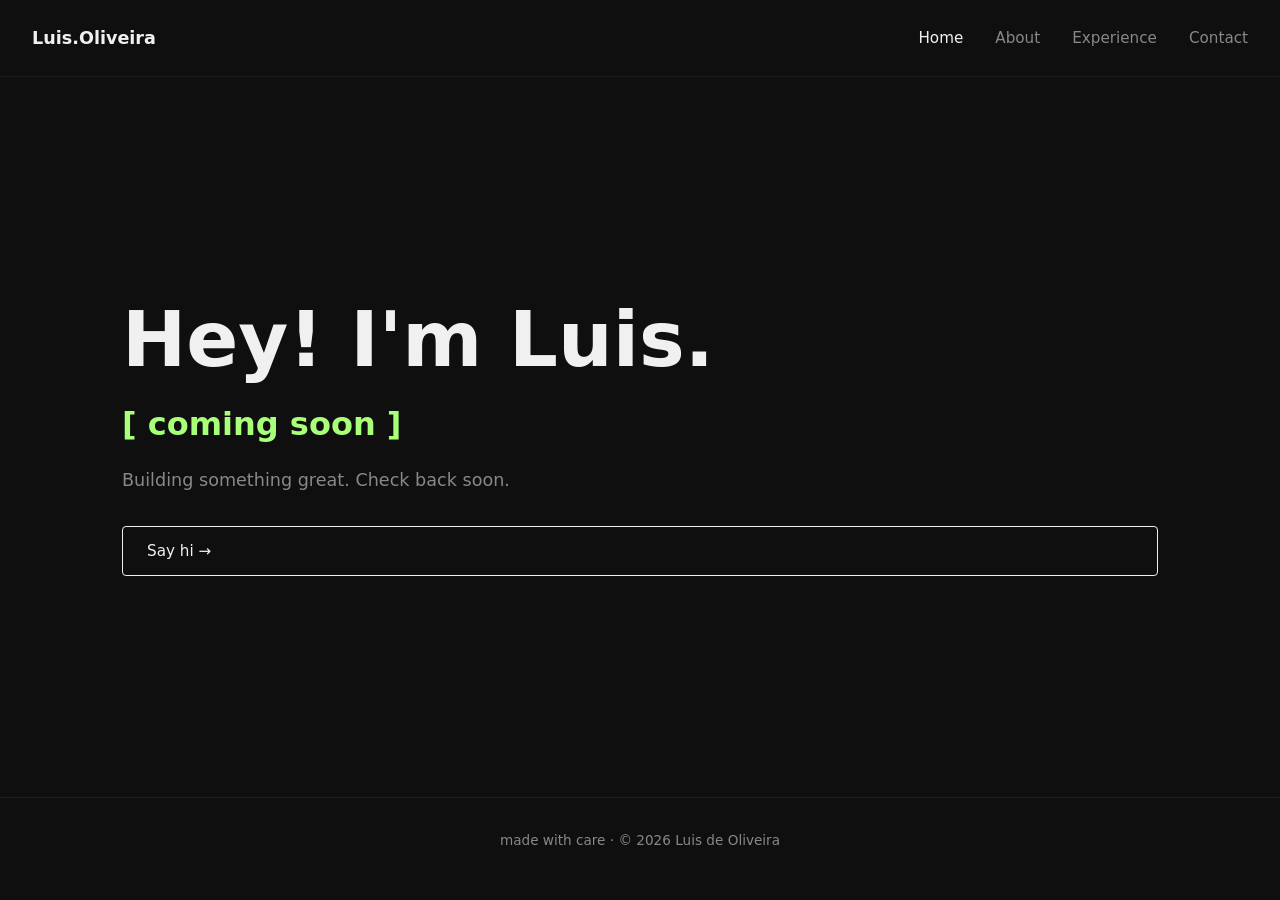
==== index.html @ 3c89b838 "fix: move files to repo root" ====
<!DOCTYPE html>
<html lang="en">
<head>
  <meta charset="UTF-8" />
  <meta name="viewport" content="width=device-width, initial-scale=1.0" />
  <meta name="description" content="Luis de Oliveira — personal portfolio" />
  <title>Luis de Oliveira</title>
  <link rel="stylesheet" href="styles/main.css" />
</head>
<body>

  <!-- Navigation -->
  <nav class="nav">
    <a href="index.html" class="nav__logo">Luis.Oliveira</a>
    <ul class="nav__links">
      <li><a href="index.html">Home</a></li>
      <li><a href="pages/about.html">About</a></li>
      <li><a href="pages/experience.html">Experience</a></li>
      <li><a href="pages/contact.html">Contact</a></li>
    </ul>
  </nav>

  <!-- Hero -->
  <section class="hero">
    <h1>Hey! I'm Luis.</h1>
    <h2>[ coming soon ]</h2>
    <p>Building something great. Check back soon.</p>
    <a href="pages/contact.html" class="btn">Say hi →</a>
  </section>

  <!-- Footer -->
  <footer class="footer">
    <p>made with care · © 2026 Luis de Oliveira</p>
  </footer>

  <script src="js/main.js"></script>
</body>
</html>
---- styles/main.css ----
/* =====================
   CSS Custom Properties
   ===================== */
:root {
  --color-bg: #0f0f0f;
  --color-text: #f0f0f0;
  --color-accent: #a8ff78;
  --color-muted: #888;
  --font-main: 'Inter', system-ui, sans-serif;
  --max-width: 1100px;
}

/* =====================
   Reset & Base
   ===================== */
*, *::before, *::after { box-sizing: border-box; margin: 0; padding: 0; }
html { scroll-behavior: smooth; }
body {
  background: var(--color-bg);
  color: var(--color-text);
  font-family: var(--font-main);
  line-height: 1.6;
}
a { color: inherit; text-decoration: none; }

/* =====================
   Navigation
   ===================== */
.nav {
  display: flex;
  justify-content: space-between;
  align-items: center;
  padding: 1.5rem 2rem;
  border-bottom: 1px solid #1e1e1e;
  position: sticky;
  top: 0;
  background: var(--color-bg);
  z-index: 100;
}
.nav__logo { font-weight: 700; font-size: 1.1rem; }
.nav__links { list-style: none; display: flex; gap: 2rem; }
.nav__links a { color: var(--color-muted); font-size: 0.95rem; transition: color 0.2s; }
.nav__links a:hover { color: var(--color-text); }

/* =====================
   Hero
   ===================== */
.hero {
  min-height: 80vh;
  display: flex;
  flex-direction: column;
  justify-content: center;
  padding: 4rem 2rem;
  max-width: var(--max-width);
  margin: 0 auto;
}
.hero h1 { font-size: clamp(2.5rem, 6vw, 5rem); font-weight: 800; line-height: 1.1; }
.hero h2 { font-size: clamp(1.2rem, 3vw, 2rem); color: var(--color-accent); margin: 1rem 0; }
.hero p { color: var(--color-muted); font-size: 1.1rem; max-width: 500px; margin-bottom: 2rem; }

/* =====================
   Button
   ===================== */
.btn {
  display: inline-block;
  padding: 0.75rem 1.5rem;
  border: 1px solid var(--color-text);
  border-radius: 4px;
  font-size: 0.95rem;
  transition: background 0.2s, color 0.2s;
}
.btn:hover { background: var(--color-text); color: var(--color-bg); }

/* =====================
   Footer
   ===================== */
.footer {
  text-align: center;
  padding: 2rem;
  color: var(--color-muted);
  font-size: 0.85rem;
  border-top: 1px solid #1e1e1e;
}
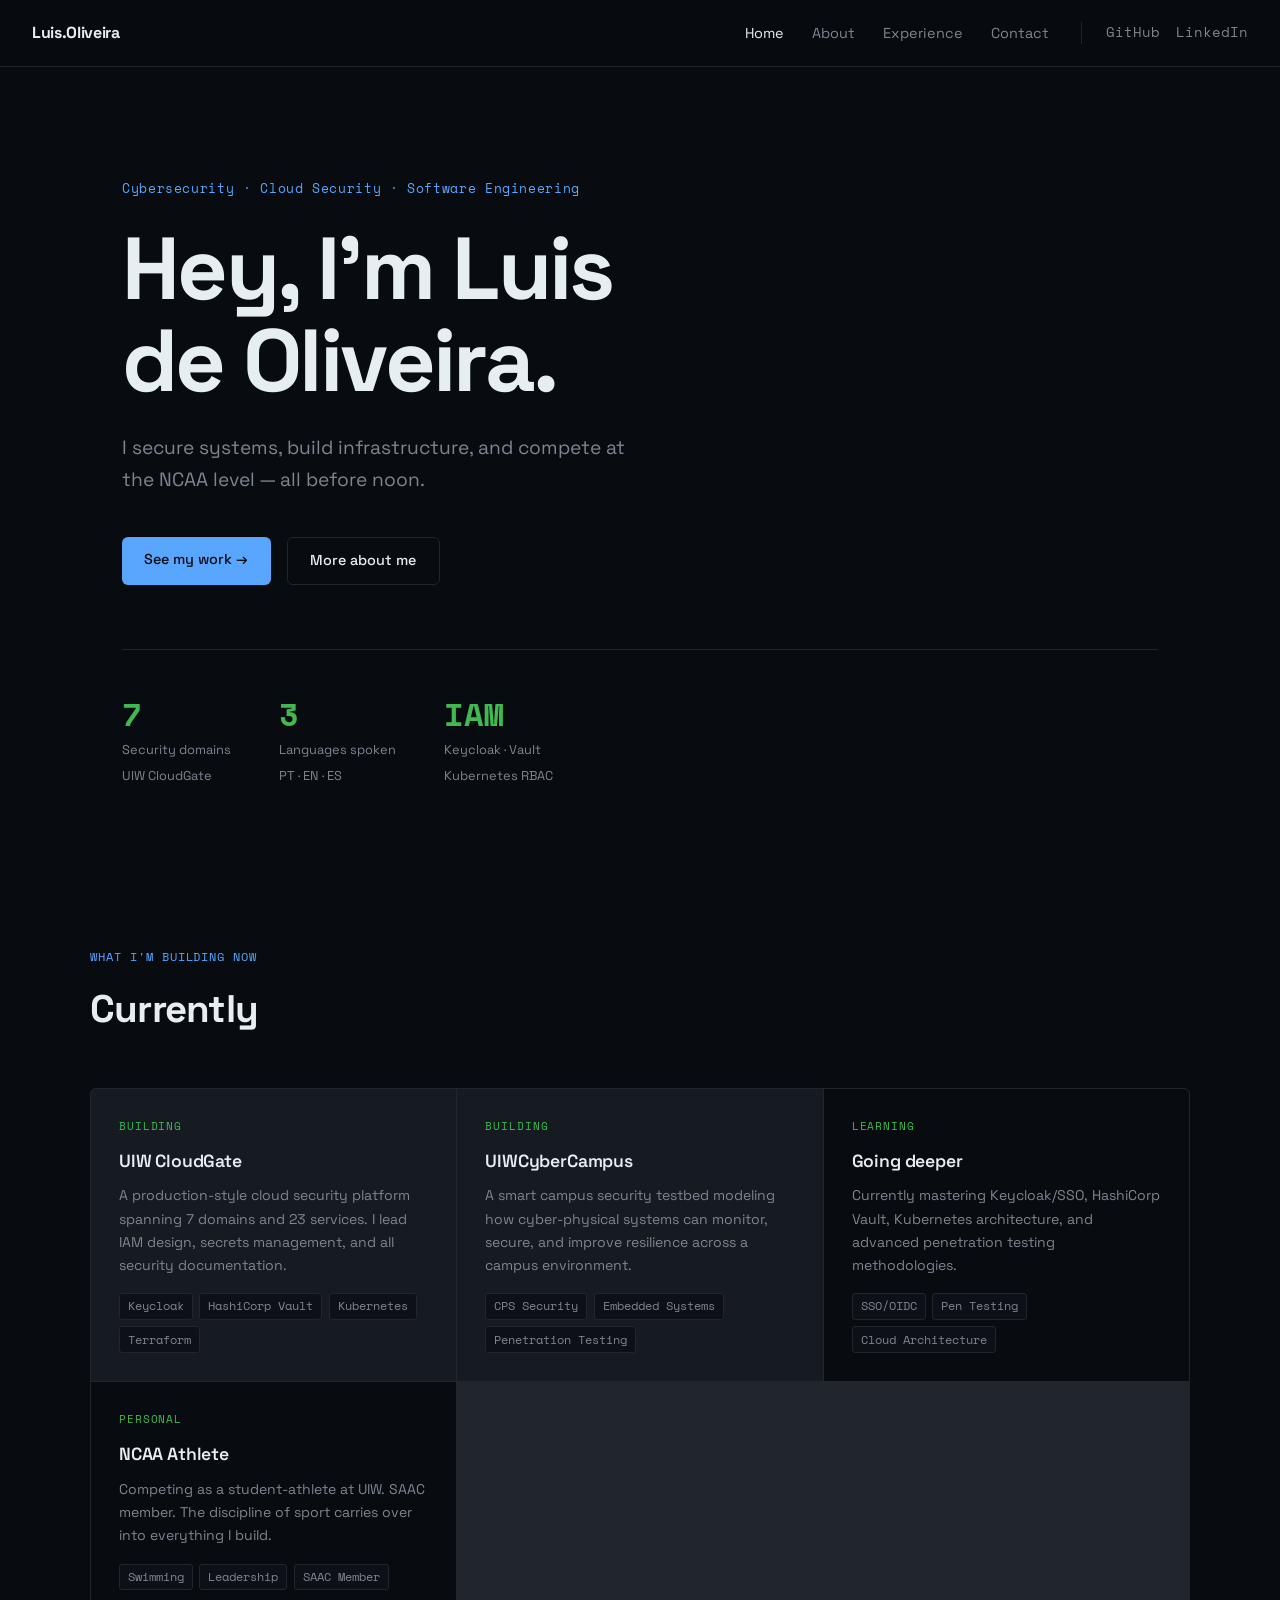
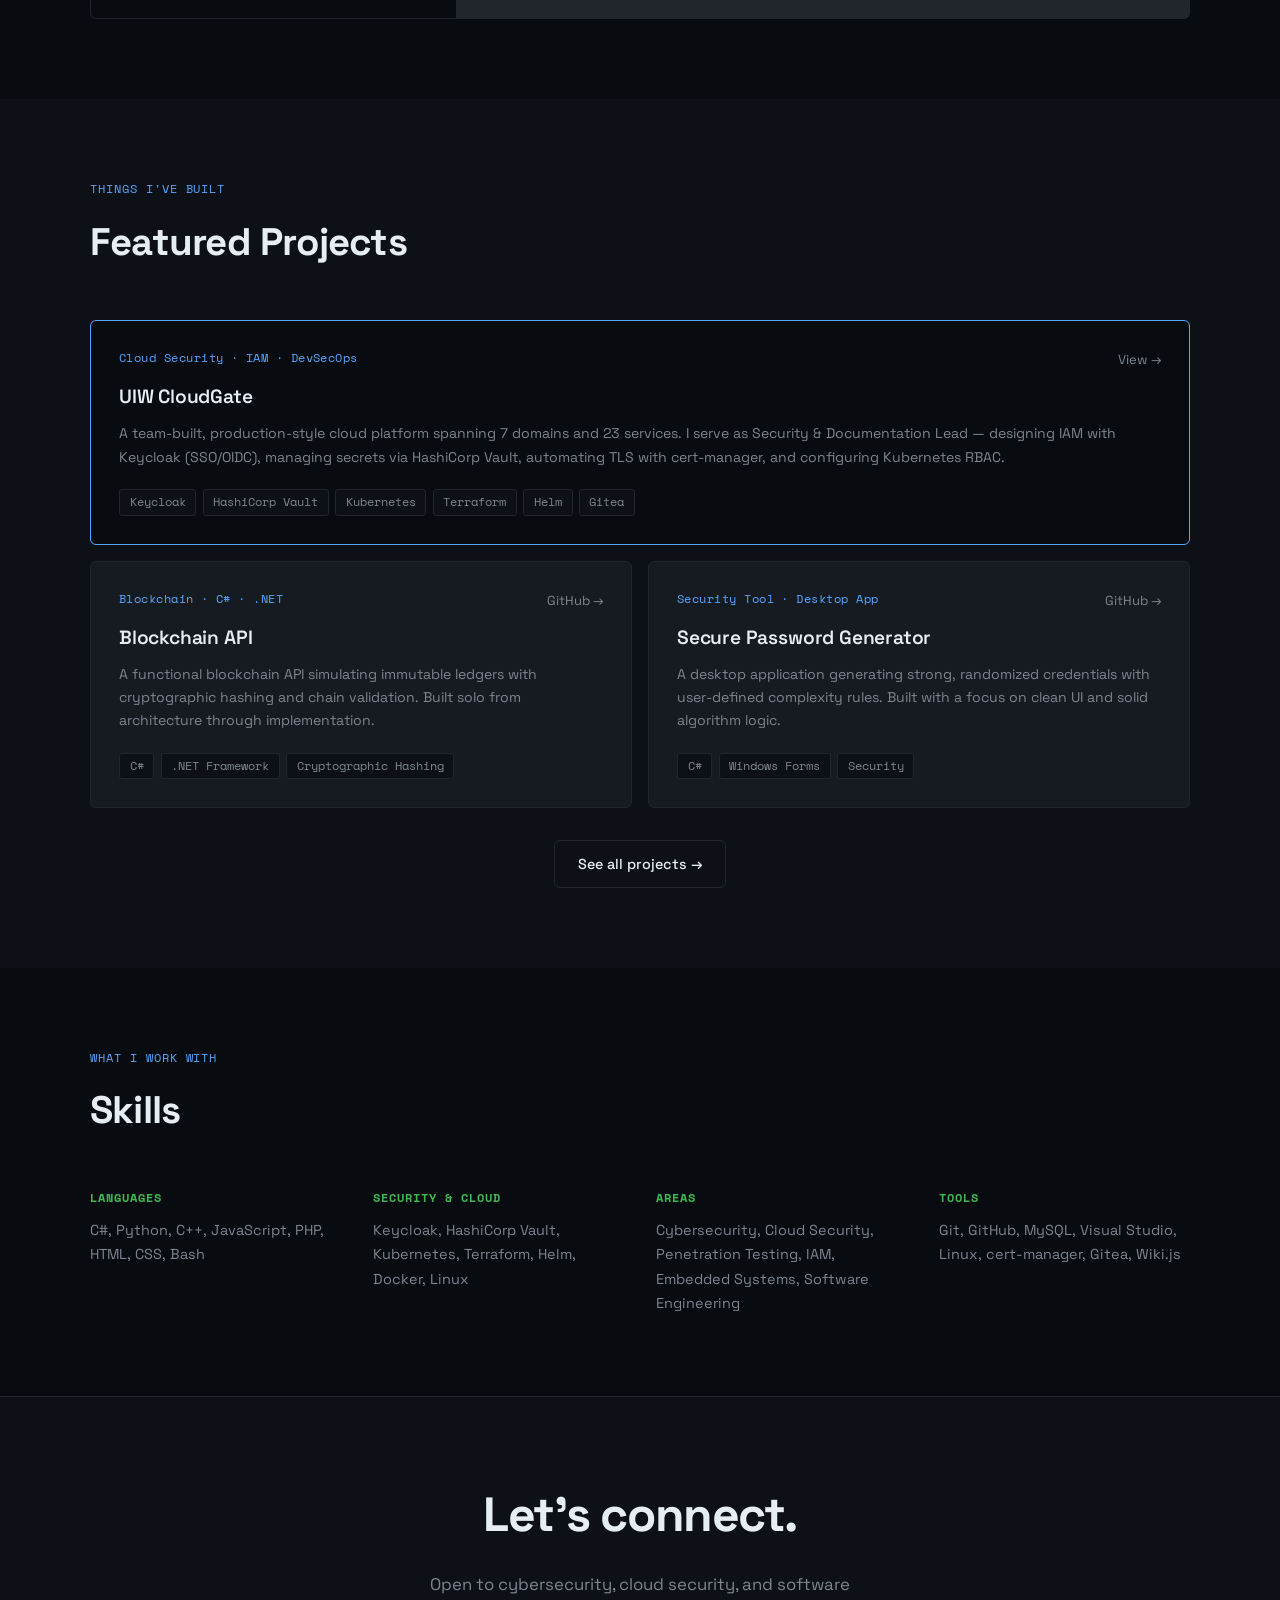
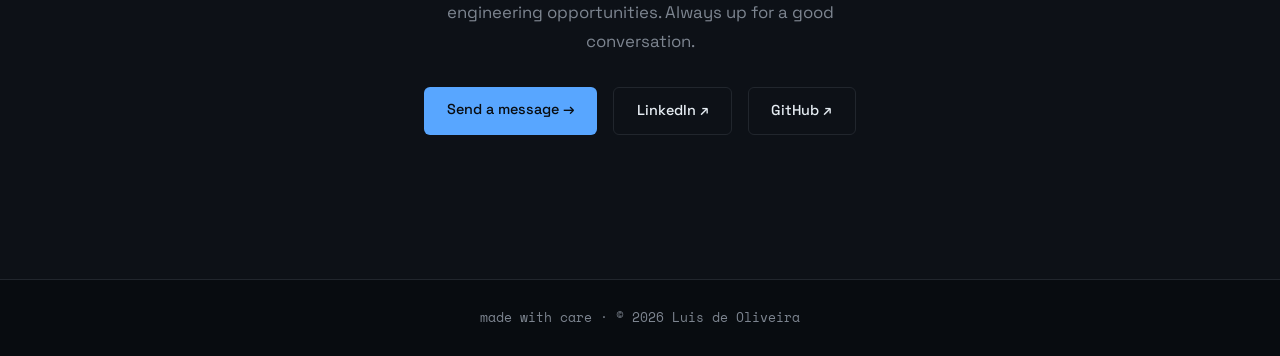
==== commit 1857f31c: "feat: full homepage with real content" ====
--- a/index.html
+++ b/index.html
@@ -3,8 +3,11 @@
 <head>
   <meta charset="UTF-8" />
   <meta name="viewport" content="width=device-width, initial-scale=1.0" />
-  <meta name="description" content="Luis de Oliveira — personal portfolio" />
+  <meta name="description" content="Luis de Oliveira — Cybersecurity & Cloud Security Engineer, NCAA Student-Athlete, Trilingual." />
   <title>Luis de Oliveira</title>
+  <link rel="preconnect" href="https://fonts.googleapis.com">
+  <link rel="preconnect" href="https://fonts.gstatic.com" crossorigin>
+  <link href="https://fonts.googleapis.com/css2?family=Space+Grotesk:wght@300;400;500;700&family=Space+Mono:wght@400;700&display=swap" rel="stylesheet">
   <link rel="stylesheet" href="styles/main.css" />
 </head>
 <body>
@@ -13,19 +16,167 @@
   <nav class="nav">
     <a href="index.html" class="nav__logo">Luis.Oliveira</a>
     <ul class="nav__links">
-      <li><a href="index.html">Home</a></li>
+      <li><a href="index.html" class="active">Home</a></li>
       <li><a href="pages/about.html">About</a></li>
       <li><a href="pages/experience.html">Experience</a></li>
       <li><a href="pages/contact.html">Contact</a></li>
     </ul>
+    <div class="nav__socials">
+      <a href="https://github.com/lfoliveira08" target="_blank" rel="noopener">GitHub</a>
+      <a href="https://www.linkedin.com/in/luis-de-oliveira" target="_blank" rel="noopener">LinkedIn</a>
+    </div>
   </nav>
 
   <!-- Hero -->
   <section class="hero">
-    <h1>Hey! I'm Luis.</h1>
-    <h2>[ coming soon ]</h2>
-    <p>Building something great. Check back soon.</p>
-    <a href="pages/contact.html" class="btn">Say hi →</a>
+    <div class="hero__tag">Cybersecurity · Cloud Security · Software Engineering</div>
+    <h1 class="hero__title">Hey, I'm Luis<br>de Oliveira.</h1>
+    <p class="hero__sub">I secure systems, build infrastructure, and compete at the NCAA level — all before noon.</p>
+    <div class="hero__cta">
+      <a href="pages/experience.html" class="btn btn--primary">See my work →</a>
+      <a href="pages/about.html" class="btn btn--ghost">More about me</a>
+    </div>
+    <div class="hero__stats">
+      <div class="stat">
+        <span class="stat__num">7</span>
+        <span class="stat__label">Security domains<br>UIW CloudGate</span>
+      </div>
+      <div class="stat">
+        <span class="stat__num">3</span>
+        <span class="stat__label">Languages spoken<br>PT · EN · ES</span>
+      </div>
+      <div class="stat">
+        <span class="stat__num">IAM</span>
+        <span class="stat__label">Keycloak · Vault<br>Kubernetes RBAC</span>
+      </div>
+    </div>
+  </section>
+
+  <!-- Currently -->
+  <section class="section">
+    <div class="section__inner">
+      <p class="section__eyebrow">What I'm building now</p>
+      <h2 class="section__title">Currently</h2>
+      <div class="current__grid">
+        <div class="current__item current__item--active">
+          <span class="current__status">Building</span>
+          <h3>UIW CloudGate</h3>
+          <p>A production-style cloud security platform spanning 7 domains and 23 services. I lead IAM design, secrets management, and all security documentation.</p>
+          <div class="current__tags">
+            <span>Keycloak</span><span>HashiCorp Vault</span><span>Kubernetes</span><span>Terraform</span>
+          </div>
+        </div>
+        <div class="current__item current__item--active">
+          <span class="current__status">Building</span>
+          <h3>UIWCyberCampus</h3>
+          <p>A smart campus security testbed modeling how cyber-physical systems can monitor, secure, and improve resilience across a campus environment.</p>
+          <div class="current__tags">
+            <span>CPS Security</span><span>Embedded Systems</span><span>Penetration Testing</span>
+          </div>
+        </div>
+        <div class="current__item">
+          <span class="current__status">Learning</span>
+          <h3>Going deeper</h3>
+          <p>Currently mastering Keycloak/SSO, HashiCorp Vault, Kubernetes architecture, and advanced penetration testing methodologies.</p>
+          <div class="current__tags">
+            <span>SSO/OIDC</span><span>Pen Testing</span><span>Cloud Architecture</span>
+          </div>
+        </div>
+        <div class="current__item">
+          <span class="current__status">Personal</span>
+          <h3>NCAA Athlete</h3>
+          <p>Competing as a student-athlete at UIW. SAAC member. The discipline of sport carries over into everything I build.</p>
+          <div class="current__tags">
+            <span>Swimming</span><span>Leadership</span><span>SAAC Member</span>
+          </div>
+        </div>
+      </div>
+    </div>
+  </section>
+
+  <!-- Projects -->
+  <section class="section section--alt">
+    <div class="section__inner">
+      <p class="section__eyebrow">Things I've built</p>
+      <h2 class="section__title">Featured Projects</h2>
+      <div class="projects__grid">
+        <div class="project__card project__card--featured">
+          <div class="project__header">
+            <span class="project__type">Cloud Security · IAM · DevSecOps</span>
+            <a href="pages/experience.html" class="project__link">View →</a>
+          </div>
+          <h3>UIW CloudGate</h3>
+          <p>A team-built, production-style cloud platform spanning 7 domains and 23 services. I serve as Security & Documentation Lead — designing IAM with Keycloak (SSO/OIDC), managing secrets via HashiCorp Vault, automating TLS with cert-manager, and configuring Kubernetes RBAC.</p>
+          <div class="project__stack">
+            <span>Keycloak</span><span>HashiCorp Vault</span><span>Kubernetes</span><span>Terraform</span><span>Helm</span><span>Gitea</span>
+          </div>
+        </div>
+        <div class="project__card">
+          <div class="project__header">
+            <span class="project__type">Blockchain · C# · .NET</span>
+            <a href="https://github.com/lfoliveira08/CIS-3353-LO-NS_BlockchainAPI" target="_blank" class="project__link">GitHub →</a>
+          </div>
+          <h3>Blockchain API</h3>
+          <p>A functional blockchain API simulating immutable ledgers with cryptographic hashing and chain validation. Built solo from architecture through implementation.</p>
+          <div class="project__stack">
+            <span>C#</span><span>.NET Framework</span><span>Cryptographic Hashing</span>
+          </div>
+        </div>
+        <div class="project__card">
+          <div class="project__header">
+            <span class="project__type">Security Tool · Desktop App</span>
+            <a href="https://github.com/lfoliveira08" target="_blank" class="project__link">GitHub →</a>
+          </div>
+          <h3>Secure Password Generator</h3>
+          <p>A desktop application generating strong, randomized credentials with user-defined complexity rules. Built with a focus on clean UI and solid algorithm logic.</p>
+          <div class="project__stack">
+            <span>C#</span><span>Windows Forms</span><span>Security</span>
+          </div>
+        </div>
+      </div>
+      <div class="projects__footer">
+        <a href="pages/experience.html" class="btn btn--ghost">See all projects →</a>
+      </div>
+    </div>
+  </section>
+
+  <!-- Skills -->
+  <section class="section">
+    <div class="section__inner">
+      <p class="section__eyebrow">What I work with</p>
+      <h2 class="section__title">Skills</h2>
+      <div class="skills__grid">
+        <div class="skill__group">
+          <h4>Languages</h4>
+          <p>C#, Python, C++, JavaScript, PHP, HTML, CSS, Bash</p>
+        </div>
+        <div class="skill__group">
+          <h4>Security & Cloud</h4>
+          <p>Keycloak, HashiCorp Vault, Kubernetes, Terraform, Helm, Docker, Linux</p>
+        </div>
+        <div class="skill__group">
+          <h4>Areas</h4>
+          <p>Cybersecurity, Cloud Security, Penetration Testing, IAM, Embedded Systems, Software Engineering</p>
+        </div>
+        <div class="skill__group">
+          <h4>Tools</h4>
+          <p>Git, GitHub, MySQL, Visual Studio, Linux, cert-manager, Gitea, Wiki.js</p>
+        </div>
+      </div>
+    </div>
+  </section>
+
+  <!-- Contact CTA -->
+  <section class="section section--cta">
+    <div class="section__inner section__inner--center">
+      <h2>Let's connect.</h2>
+      <p>Open to cybersecurity, cloud security, and software engineering opportunities. Always up for a good conversation.</p>
+      <div class="hero__cta">
+        <a href="pages/contact.html" class="btn btn--primary">Send a message →</a>
+        <a href="https://www.linkedin.com/in/luis-de-oliveira" target="_blank" class="btn btn--ghost">LinkedIn ↗</a>
+        <a href="https://github.com/lfoliveira08" target="_blank" class="btn btn--ghost">GitHub ↗</a>
+      </div>
+    </div>
   </section>
 
   <!-- Footer -->
--- a/styles/main.css
+++ b/styles/main.css
@@ -2,12 +2,18 @@
    CSS Custom Properties
    ===================== */
 :root {
-  --color-bg: #0f0f0f;
-  --color-text: #f0f0f0;
-  --color-accent: #a8ff78;
-  --color-muted: #888;
-  --font-main: 'Inter', system-ui, sans-serif;
-  --max-width: 1100px;
+  --bg:        #080C10;
+  --bg-alt:    #0D1117;
+  --surface:   #161B22;
+  --border:    #21262D;
+  --text:      #E6EDF3;
+  --muted:     #7D8590;
+  --accent:    #58A6FF;
+  --accent2:   #3FB950;
+  --font-main: 'Space Grotesk', system-ui, sans-serif;
+  --font-mono: 'Space Mono', monospace;
+  --max:       1100px;
+  --radius:    6px;
 }
 
 /* =====================
@@ -16,68 +22,356 @@
 *, *::before, *::after { box-sizing: border-box; margin: 0; padding: 0; }
 html { scroll-behavior: smooth; }
 body {
-  background: var(--color-bg);
-  color: var(--color-text);
+  background: var(--bg);
+  color: var(--text);
   font-family: var(--font-main);
   line-height: 1.6;
+  font-size: 1rem;
 }
 a { color: inherit; text-decoration: none; }
+img { display: block; max-width: 100%; }
 
 /* =====================
    Navigation
    ===================== */
 .nav {
   display: flex;
-  justify-content: space-between;
   align-items: center;
-  padding: 1.5rem 2rem;
-  border-bottom: 1px solid #1e1e1e;
+  gap: 2rem;
+  padding: 1.25rem 2rem;
+  border-bottom: 1px solid var(--border);
   position: sticky;
   top: 0;
-  background: var(--color-bg);
+  background: rgba(8, 12, 16, 0.92);
+  backdrop-filter: blur(12px);
   z-index: 100;
 }
-.nav__logo { font-weight: 700; font-size: 1.1rem; }
-.nav__links { list-style: none; display: flex; gap: 2rem; }
-.nav__links a { color: var(--color-muted); font-size: 0.95rem; transition: color 0.2s; }
-.nav__links a:hover { color: var(--color-text); }
+.nav__logo {
+  font-weight: 700;
+  font-size: 1rem;
+  letter-spacing: -0.02em;
+  margin-right: auto;
+  color: var(--text);
+}
+.nav__links {
+  list-style: none;
+  display: flex;
+  gap: 1.75rem;
+}
+.nav__links a {
+  color: var(--muted);
+  font-size: 0.9rem;
+  transition: color 0.15s;
+}
+.nav__links a:hover,
+.nav__links a.active { color: var(--text); }
+.nav__socials {
+  display: flex;
+  gap: 1rem;
+  border-left: 1px solid var(--border);
+  padding-left: 1.5rem;
+}
+.nav__socials a {
+  color: var(--muted);
+  font-size: 0.85rem;
+  font-family: var(--font-mono);
+  transition: color 0.15s;
+}
+.nav__socials a:hover { color: var(--accent); }
 
 /* =====================
    Hero
    ===================== */
 .hero {
-  min-height: 80vh;
-  display: flex;
-  flex-direction: column;
-  justify-content: center;
-  padding: 4rem 2rem;
-  max-width: var(--max-width);
+  padding: 7rem 2rem 5rem;
+  max-width: var(--max);
   margin: 0 auto;
 }
-.hero h1 { font-size: clamp(2.5rem, 6vw, 5rem); font-weight: 800; line-height: 1.1; }
-.hero h2 { font-size: clamp(1.2rem, 3vw, 2rem); color: var(--color-accent); margin: 1rem 0; }
-.hero p { color: var(--color-muted); font-size: 1.1rem; max-width: 500px; margin-bottom: 2rem; }
-
-/* =====================
-   Button
+.hero__tag {
+  font-family: var(--font-mono);
+  font-size: 0.8rem;
+  color: var(--accent);
+  letter-spacing: 0.05em;
+  margin-bottom: 1.5rem;
+}
+.hero__title {
+  font-size: clamp(3rem, 7vw, 5.5rem);
+  font-weight: 700;
+  line-height: 1.05;
+  letter-spacing: -0.03em;
+  margin-bottom: 1.5rem;
+}
+.hero__sub {
+  font-size: 1.2rem;
+  color: var(--muted);
+  max-width: 520px;
+  margin-bottom: 2.5rem;
+  line-height: 1.7;
+}
+.hero__cta {
+  display: flex;
+  gap: 1rem;
+  flex-wrap: wrap;
+  margin-bottom: 4rem;
+}
+.hero__stats {
+  display: flex;
+  gap: 3rem;
+  padding-top: 3rem;
+  border-top: 1px solid var(--border);
+  flex-wrap: wrap;
+}
+.stat__num {
+  display: block;
+  font-size: 2rem;
+  font-weight: 700;
+  font-family: var(--font-mono);
+  color: var(--accent2);
+  line-height: 1;
+  margin-bottom: 0.4rem;
+}
+.stat__label {
+  font-size: 0.8rem;
+  color: var(--muted);
+  line-height: 1.5;
+}
+
+/* =====================
+   Buttons
    ===================== */
 .btn {
   display: inline-block;
-  padding: 0.75rem 1.5rem;
-  border: 1px solid var(--color-text);
-  border-radius: 4px;
-  font-size: 0.95rem;
-  transition: background 0.2s, color 0.2s;
-}
-.btn:hover { background: var(--color-text); color: var(--color-bg); }
+  padding: 0.7rem 1.4rem;
+  border-radius: var(--radius);
+  font-size: 0.9rem;
+  font-weight: 500;
+  transition: all 0.15s;
+  cursor: pointer;
+  white-space: nowrap;
+}
+.btn--primary {
+  background: var(--accent);
+  color: var(--bg);
+}
+.btn--primary:hover { background: #79BAFF; }
+.btn--ghost {
+  border: 1px solid var(--border);
+  color: var(--text);
+}
+.btn--ghost:hover {
+  border-color: var(--muted);
+  background: var(--surface);
+}
+
+/* =====================
+   Sections
+   ===================== */
+.section { padding: 5rem 2rem; }
+.section--alt { background: var(--bg-alt); }
+.section__inner {
+  max-width: var(--max);
+  margin: 0 auto;
+}
+.section__inner--center { text-align: center; }
+.section__inner--center .hero__cta { justify-content: center; }
+.section__eyebrow {
+  font-family: var(--font-mono);
+  font-size: 0.75rem;
+  color: var(--accent);
+  letter-spacing: 0.08em;
+  margin-bottom: 0.75rem;
+  text-transform: uppercase;
+}
+.section__title {
+  font-size: clamp(1.75rem, 3vw, 2.5rem);
+  font-weight: 700;
+  letter-spacing: -0.02em;
+  margin-bottom: 3rem;
+}
+
+/* =====================
+   Currently Grid
+   ===================== */
+.current__grid {
+  display: grid;
+  grid-template-columns: repeat(auto-fill, minmax(280px, 1fr));
+  gap: 1px;
+  background: var(--border);
+  border: 1px solid var(--border);
+  border-radius: var(--radius);
+  overflow: hidden;
+}
+.current__item {
+  background: var(--bg);
+  padding: 1.75rem;
+}
+.current__item--active { background: var(--surface); }
+.current__status {
+  font-family: var(--font-mono);
+  font-size: 0.7rem;
+  color: var(--accent2);
+  text-transform: uppercase;
+  letter-spacing: 0.08em;
+  display: block;
+  margin-bottom: 0.75rem;
+}
+.current__item h3 {
+  font-size: 1.1rem;
+  font-weight: 600;
+  margin-bottom: 0.6rem;
+  letter-spacing: -0.01em;
+}
+.current__item p {
+  font-size: 0.88rem;
+  color: var(--muted);
+  line-height: 1.65;
+  margin-bottom: 1rem;
+}
+.current__tags {
+  display: flex;
+  flex-wrap: wrap;
+  gap: 0.4rem;
+}
+.current__tags span {
+  font-size: 0.72rem;
+  font-family: var(--font-mono);
+  background: var(--bg-alt);
+  border: 1px solid var(--border);
+  padding: 0.2rem 0.5rem;
+  border-radius: 3px;
+  color: var(--muted);
+}
+
+/* =====================
+   Projects Grid
+   ===================== */
+.projects__grid {
+  display: grid;
+  grid-template-columns: 1fr 1fr;
+  gap: 1rem;
+  margin-bottom: 2rem;
+}
+.project__card {
+  background: var(--surface);
+  border: 1px solid var(--border);
+  border-radius: var(--radius);
+  padding: 1.75rem;
+  transition: border-color 0.15s;
+}
+.project__card:hover { border-color: var(--muted); }
+.project__card--featured {
+  grid-column: 1 / -1;
+  background: var(--bg);
+  border-color: var(--accent);
+}
+.project__header {
+  display: flex;
+  justify-content: space-between;
+  align-items: flex-start;
+  margin-bottom: 0.75rem;
+}
+.project__type {
+  font-family: var(--font-mono);
+  font-size: 0.72rem;
+  color: var(--accent);
+  letter-spacing: 0.04em;
+}
+.project__link {
+  font-size: 0.82rem;
+  color: var(--muted);
+  transition: color 0.15s;
+}
+.project__link:hover { color: var(--accent); }
+.project__card h3 {
+  font-size: 1.2rem;
+  font-weight: 600;
+  letter-spacing: -0.01em;
+  margin-bottom: 0.6rem;
+}
+.project__card p {
+  font-size: 0.88rem;
+  color: var(--muted);
+  line-height: 1.65;
+  margin-bottom: 1.25rem;
+}
+.project__stack {
+  display: flex;
+  flex-wrap: wrap;
+  gap: 0.4rem;
+}
+.project__stack span {
+  font-size: 0.72rem;
+  font-family: var(--font-mono);
+  background: var(--bg-alt);
+  border: 1px solid var(--border);
+  padding: 0.2rem 0.6rem;
+  border-radius: 3px;
+  color: var(--muted);
+}
+.projects__footer { text-align: center; }
+
+/* =====================
+   Skills Grid
+   ===================== */
+.skills__grid {
+  display: grid;
+  grid-template-columns: repeat(auto-fill, minmax(220px, 1fr));
+  gap: 2rem;
+}
+.skill__group h4 {
+  font-size: 0.78rem;
+  font-family: var(--font-mono);
+  color: var(--accent2);
+  text-transform: uppercase;
+  letter-spacing: 0.08em;
+  margin-bottom: 0.6rem;
+}
+.skill__group p {
+  font-size: 0.9rem;
+  color: var(--muted);
+  line-height: 1.7;
+}
+
+/* =====================
+   CTA Section
+   ===================== */
+.section--cta {
+  background: var(--bg-alt);
+  border-top: 1px solid var(--border);
+}
+.section--cta h2 {
+  font-size: clamp(2rem, 4vw, 3rem);
+  font-weight: 700;
+  letter-spacing: -0.03em;
+  margin-bottom: 1rem;
+}
+.section--cta p {
+  color: var(--muted);
+  font-size: 1.05rem;
+  max-width: 480px;
+  margin: 0 auto 2rem;
+  line-height: 1.7;
+}
 
 /* =====================
    Footer
    ===================== */
 .footer {
   text-align: center;
-  padding: 2rem;
-  color: var(--color-muted);
-  font-size: 0.85rem;
-  border-top: 1px solid #1e1e1e;
-}
+  padding: 1.75rem;
+  color: var(--muted);
+  font-size: 0.8rem;
+  font-family: var(--font-mono);
+  border-top: 1px solid var(--border);
+}
+
+/* =====================
+   Responsive
+   ===================== */
+@media (max-width: 768px) {
+  .nav__socials { display: none; }
+  .nav__links { gap: 1rem; }
+  .projects__grid { grid-template-columns: 1fr; }
+  .project__card--featured { grid-column: 1; }
+  .hero__stats { gap: 2rem; }
+}
